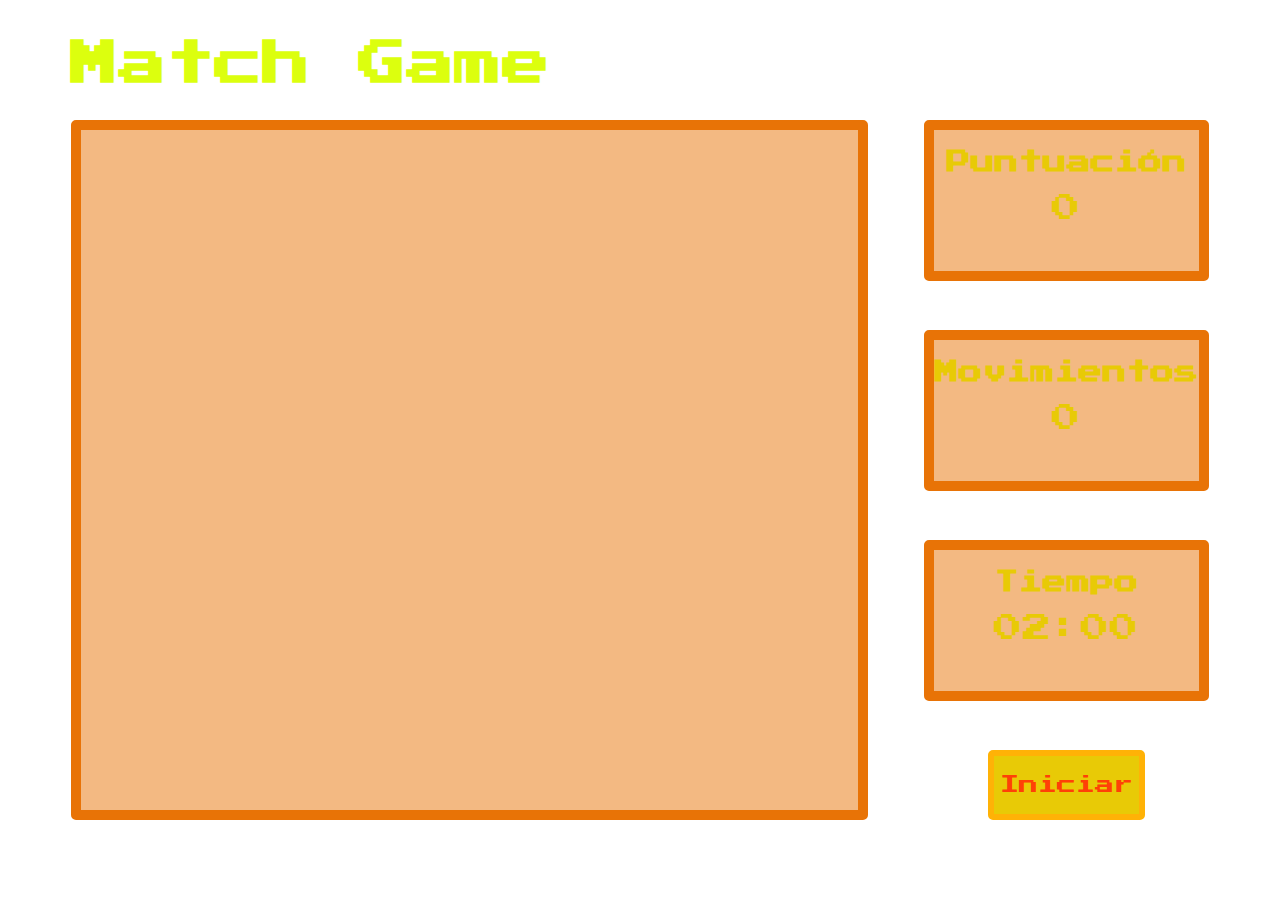
==== index.html @ f941188a "carga de archivos base" ====
<!DOCTYPE html>
<html>
<head>
  <meta charset="utf-8">
  <meta name="viewport" content="width=device-width,user-scalable=no">
  <title>Juego</title>
  <link rel="stylesheet" href="css/jquery-ui.min.css">
  <link rel="stylesheet" href="css/estilos.css">


</head>
<body>
  <div class="main-container">
    <h1 class="main-titulo">Match Game</h1>

    <div class="panel-tablero">
      <div class="col-1">


      </div>
      <div class="col-2">

      </div>
      <div class="col-3">

      </div>
      <div class="col-4">

      </div>
      <div class="col-5">

      </div>
      <div class="col-6">

      </div>
      <div class="col-7">

      </div>
    </div>

    <div class="panel-score">
      <div class="score">
        <h2 class="data-titulo">Puntuación</h2>
        <span class="data-info" id="score-text">0</span>
      </div>
      <div class="moves">
        <h2 class="data-titulo">Movimientos</h2>
        <span class="data-info" id="movimientos-text">0</span>
      </div>
      <div class="time">
        <h2 class="data-titulo">Tiempo</h2>
        <div class="data-info" id="timer">02:00</div>
      </div>
      <div class="buttons">
        <button class="btn-reinicio">Iniciar</button>
      </div>
    </div>

  </div>





  <script src="js/jquery-3.0.0.js" type="text/javascript"></script>
  <script type="text/javascript" src="js/jquery-ui.min.js"></script>
  <script src="js/timer.js" type="text/javascript"></script>
  <script type="text/javascript" src="js/app.js"></script>
</body>
</html>
---- css/estilos.css ----
@font-face {
  font-family: gameFont;
  src: url('../fonts/PressStart2P.ttf');
}
*{
  box-sizing: border-box;
}

body{
  background-image: url('../image/background.jpg');
  background-size: cover;
}

.main-container{
  width: 90%;
  margin: 0 auto;
  display: flex;
  flex-flow: row wrap;
  justify-content: space-between;
}

.main-titulo{
  font-family: gameFont;
  font-size: 3em;
  color: #DCFF0E;
  width: 100%;
}

.panel-tablero{
  width: 70%;
  border: 10px solid #E87306;
  background: rgba(232, 115, 6, 0.5);
  border-radius: 5px;
  height: 700px;
  display: flex;
  flex-flow: row wrap;
}

.panel-score{
  width: 25%;
  height: 700px;
  display: flex;
  flex-flow: column nowrap;
  justify-content: space-between;
}


.score, .moves, .time{
  text-align: center;
  height: 23%;
  width: 100%;
  border: 10px solid #E87306;
  border-radius: 5px;
  background: rgba(232, 115, 6, 0.5);
}


.buttons{
  height: 10%;
  width: 100%;
  display: flex;
  justify-content: center;
}

.data-titulo, .data-info{
  font-family: gameFont;
  color: #E8CA06;
}
.titulo-over{
  font-family: gameFont;
  font-size: 3em;
  text-align: center;
  color: #DCFF0E;
}
.btn-reinicio{
  background: #E8CA06;
  border: 6px solid #FFB206;
  border-radius: 5px;
  font-family: gameFont;
  font-size: 1.2em;
  color: #FF4007;
}
.btn-reinicio:hover{
  color: #fff;
  cursor: pointer;
}
.btn-reinicio:active{
  font-size: 1em;
}
.data-info{
  font-size: 1.8em;
}
div[class^='col']{
  width: 14.28%;
  display: flex;
  flex-flow: column wrap;
  justify-content: flex-end;
  align-items: center;

}

.elemento{
  width: 99.4px;
  height: 96px;

}
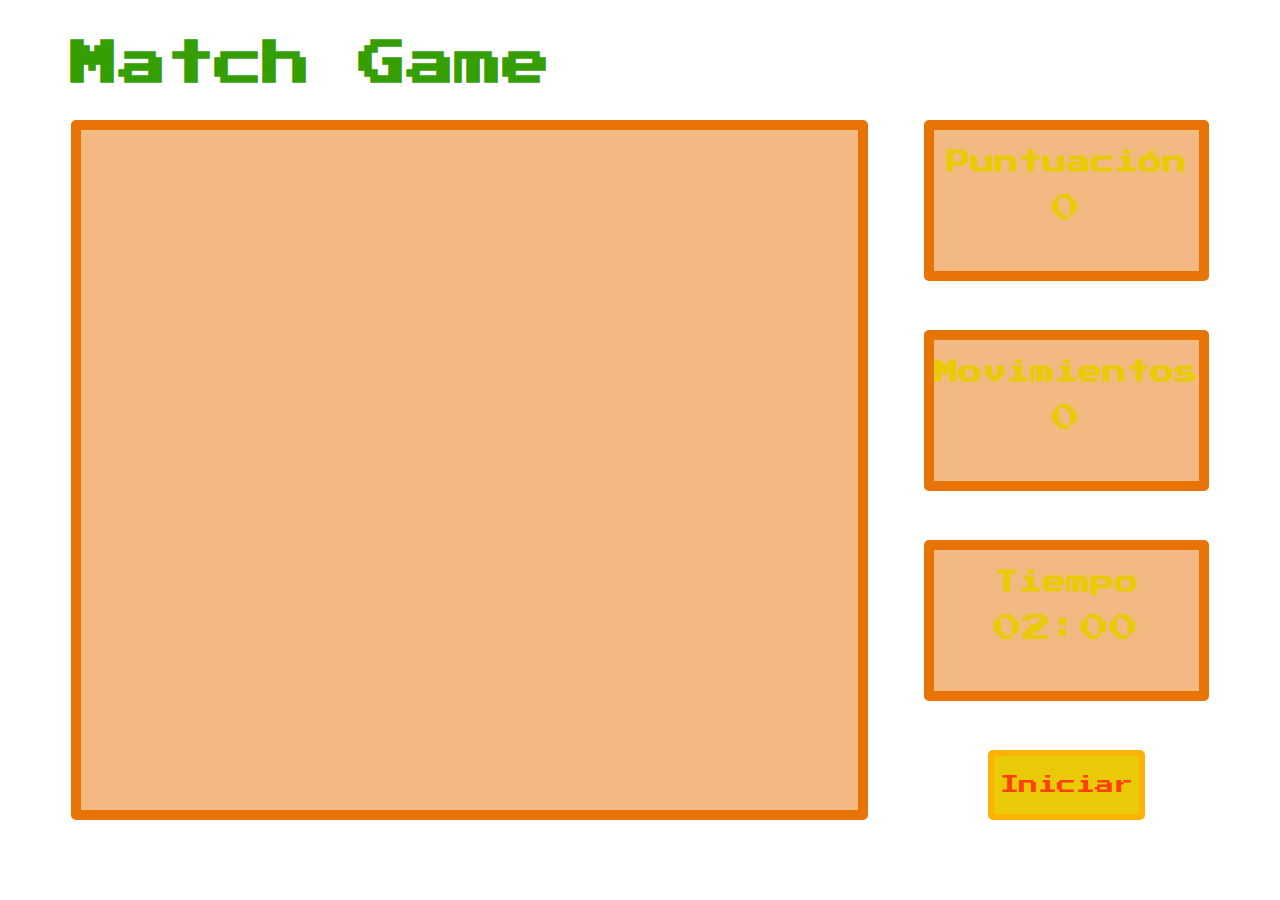
==== commit 0f3e30a8: "cambio de color" ====
--- a/index.html
+++ b/index.html
@@ -64,7 +64,7 @@
 
   <script src="js/jquery-3.0.0.js" type="text/javascript"></script>
   <script type="text/javascript" src="js/jquery-ui.min.js"></script>
-  <script src="js/timer.js" type="text/javascript"></script>
+  <script type="text/javascript" src="js/timer.js"></script>
   <script type="text/javascript" src="js/app.js"></script>
 </body>
 </html>
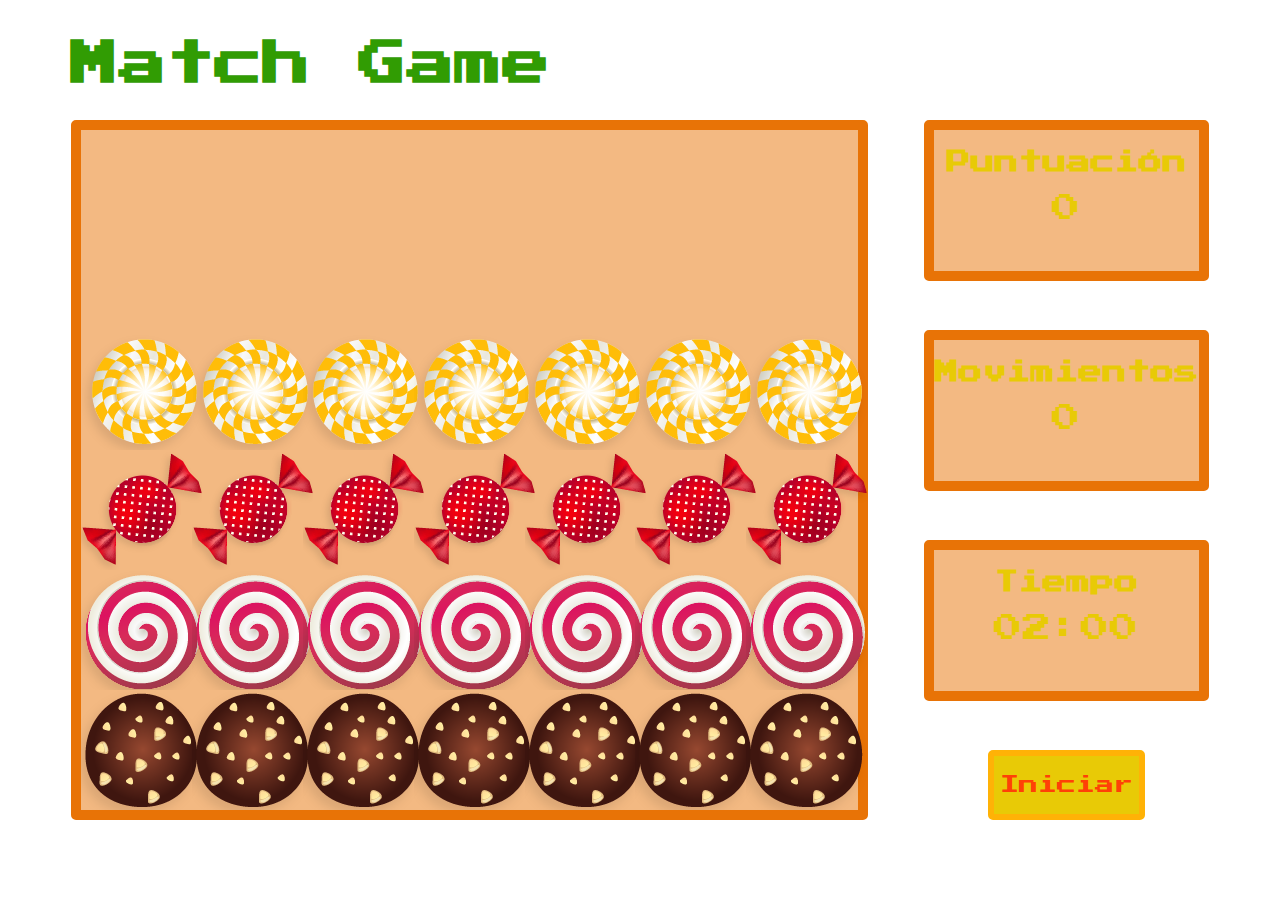
==== commit dd58238c: "entrada de dulces" ====
--- a/index.html
+++ b/index.html
@@ -66,5 +66,6 @@
   <script type="text/javascript" src="js/jquery-ui.min.js"></script>
   <script type="text/javascript" src="js/timer.js"></script>
   <script type="text/javascript" src="js/app.js"></script>
+  <script type="text/javascript" src="js/app1.js"></script>
 </body>
 </html>
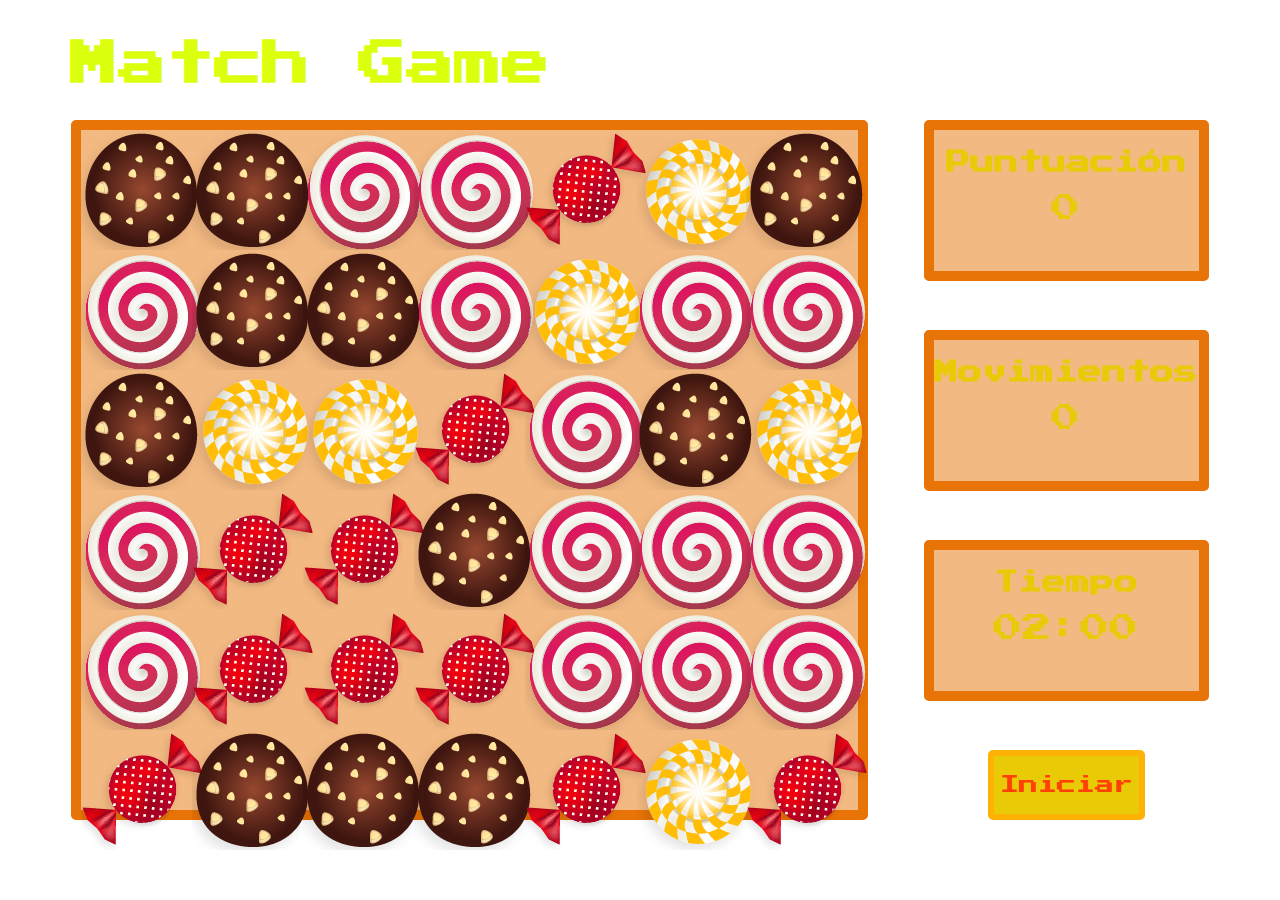
==== commit ac349cdb: "captura_de_dulce" ====
--- a/index.html
+++ b/index.html
@@ -67,5 +67,6 @@
   <script type="text/javascript" src="js/timer.js"></script>
   <script type="text/javascript" src="js/app.js"></script>
   <script type="text/javascript" src="js/app1.js"></script>
+  <script type="text/javascript" src="js/app2.js"></script>
 </body>
 </html>
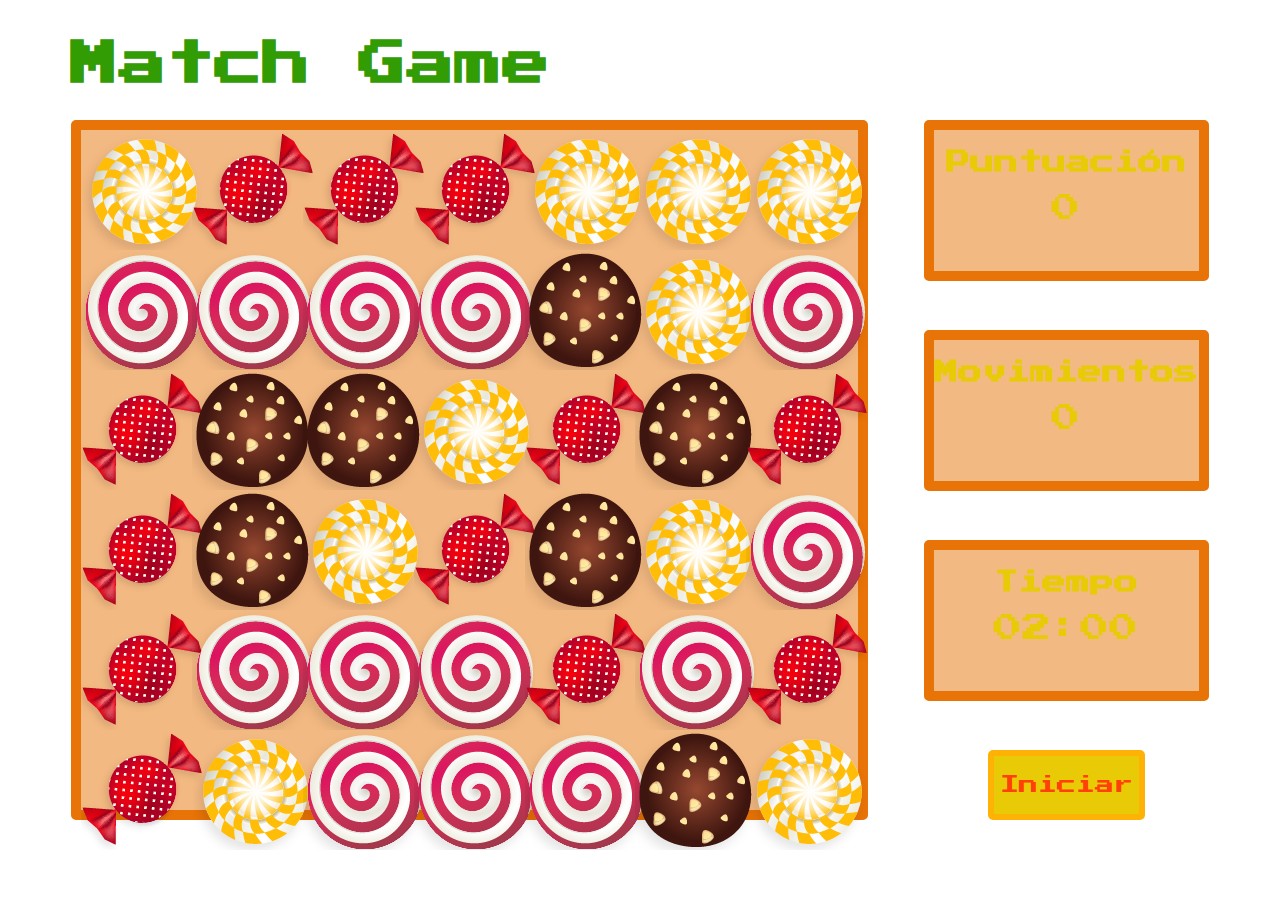
==== commit aff7f625: "segundo almacen variables" ====
--- a/index.html
+++ b/index.html
@@ -57,11 +57,6 @@
     </div>
 
   </div>
-
-
-
-
-
   <script src="js/jquery-3.0.0.js" type="text/javascript"></script>
   <script type="text/javascript" src="js/jquery-ui.min.js"></script>
   <script type="text/javascript" src="js/timer.js"></script>
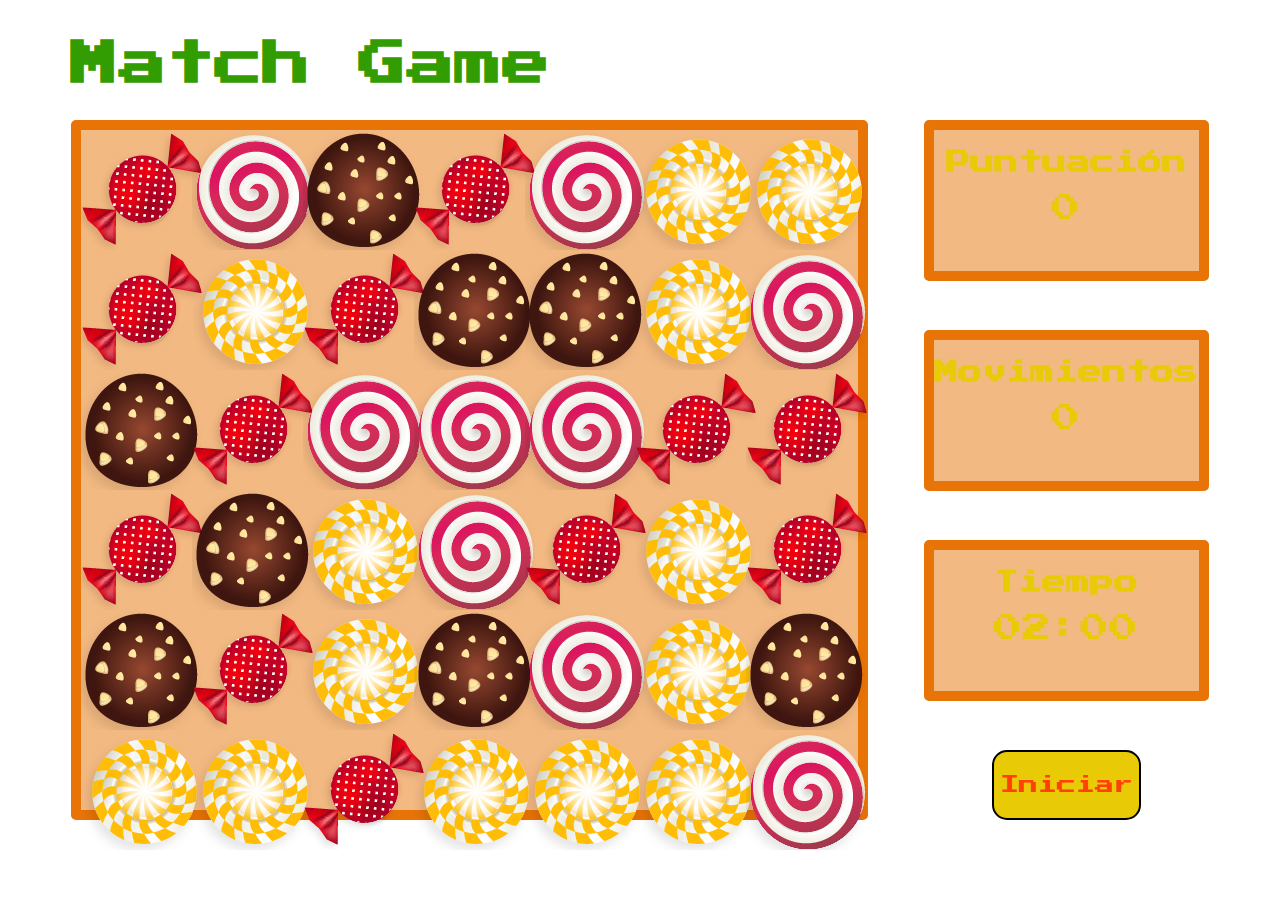
==== commit 4b482c2c: "encontrar dulce 1" ====
--- a/index.html
+++ b/index.html
@@ -52,7 +52,7 @@
         <div class="data-info" id="timer">02:00</div>
       </div>
       <div class="buttons">
-        <button class="btn-reinicio">Iniciar</button>
+        <button class="btn-reinicio" style="border-radius: 15px; border: 2px solid black;">Iniciar</button>
       </div>
     </div>
 
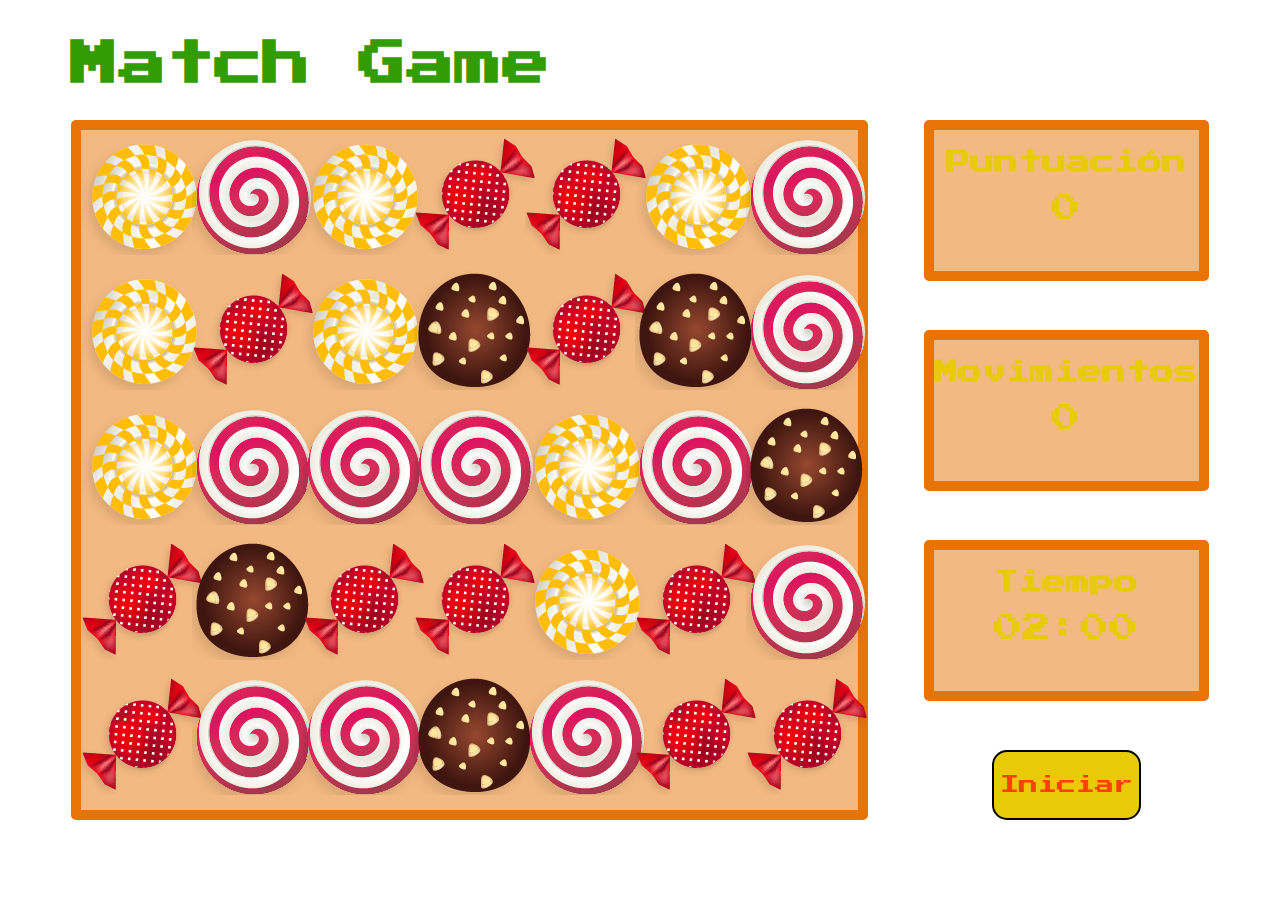
==== commit 3291ed6b: "llenado en arreglo" ====
--- a/index.html
+++ b/index.html
@@ -15,8 +15,7 @@
 
     <div class="panel-tablero">
       <div class="col-1">
-
-
+        
       </div>
       <div class="col-2">
 
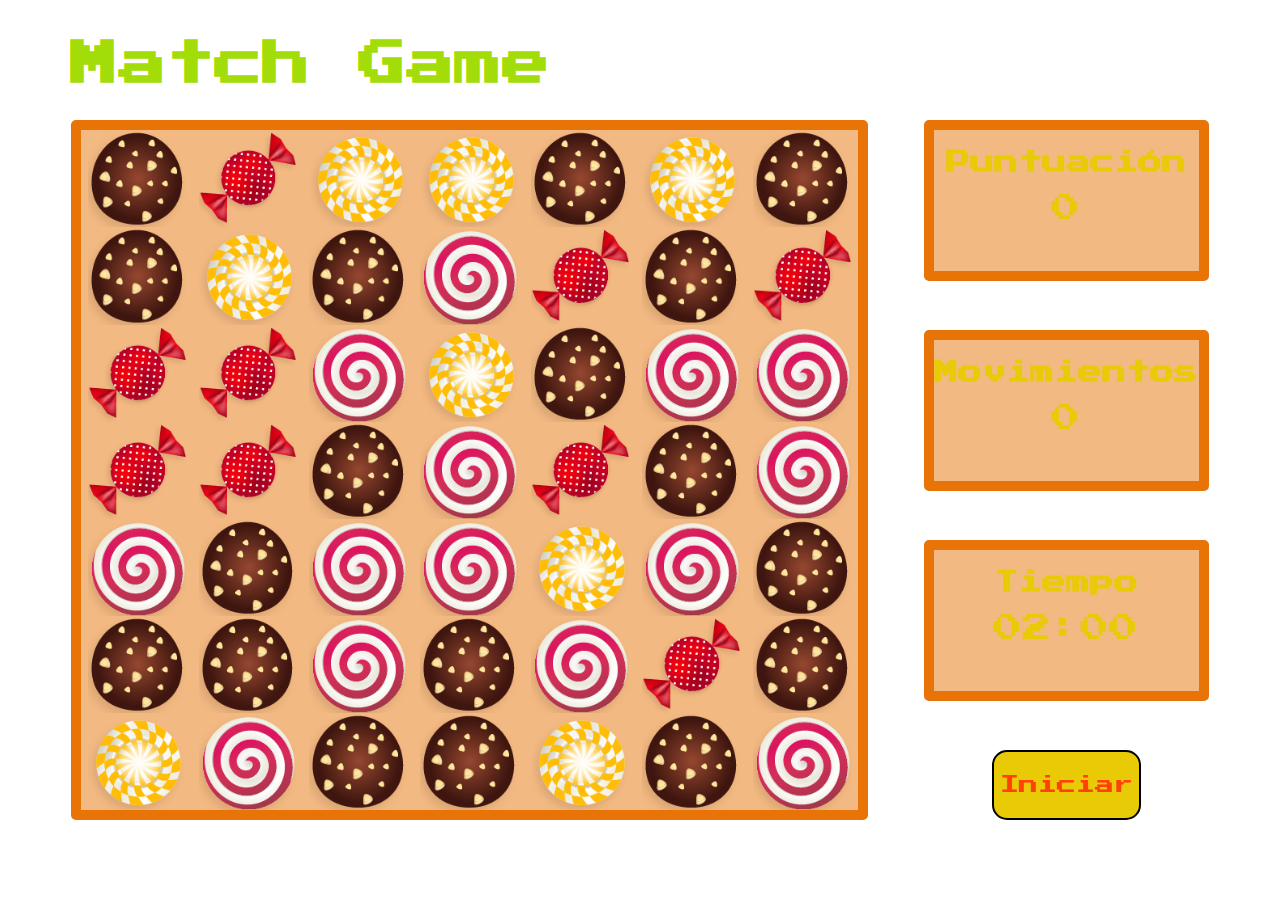
==== commit b594f006: "trabajo del punto 4" ====
--- a/index.html
+++ b/index.html
@@ -1,66 +1,69 @@
 <!DOCTYPE html>
 <html>
+
 <head>
-  <meta charset="utf-8">
-  <meta name="viewport" content="width=device-width,user-scalable=no">
-  <title>Juego</title>
-  <link rel="stylesheet" href="css/jquery-ui.min.css">
-  <link rel="stylesheet" href="css/estilos.css">
+    <meta charset="utf-8">
+    <meta name="viewport" content="width=device-width,user-scalable=no">
+    <title>Juego</title>
+    <link rel="stylesheet" href="css/jquery-ui.min.css">
+    <link rel="stylesheet" href="css/estilos.css">
 
 
 </head>
+
 <body>
-  <div class="main-container">
-    <h1 class="main-titulo">Match Game</h1>
+    <div class="main-container">
+        <h1 class="main-titulo">Match Game</h1>
 
-    <div class="panel-tablero">
-      <div class="col-1">
-        
-      </div>
-      <div class="col-2">
+        <div class="panel-tablero">
+            <div class="col-1">
 
-      </div>
-      <div class="col-3">
+            </div>
+            <div class="col-2">
 
-      </div>
-      <div class="col-4">
+            </div>
+            <div class="col-3">
 
-      </div>
-      <div class="col-5">
+            </div>
+            <div class="col-4">
 
-      </div>
-      <div class="col-6">
+            </div>
+            <div class="col-5">
 
-      </div>
-      <div class="col-7">
+            </div>
+            <div class="col-6">
 
-      </div>
+            </div>
+            <div class="col-7">
+
+            </div>
+        </div>
+
+        <div class="panel-score">
+            <div class="score">
+                <h2 class="data-titulo">Puntuación</h2>
+                <span class="data-info" id="score-text">0</span>
+            </div>
+            <div class="moves">
+                <h2 class="data-titulo">Movimientos</h2>
+                <span class="data-info" id="movimientos-text">0</span>
+            </div>
+            <div class="time">
+                <h2 class="data-titulo">Tiempo</h2>
+                <div class="data-info" id="timer">02:00</div>
+            </div>
+            <div class="buttons">
+                <button class="btn-reinicio" style="border-radius: 15px; border: 2px solid black;">Iniciar</button>
+            </div>
+        </div>
+
     </div>
+    <script src="js/jquery-3.0.0.js" type="text/javascript"></script>
+    <script type="text/javascript" src="js/jquery-ui.min.js"></script>
+    <script type="text/javascript" src="js/timer.jquery.min.js"></script>
+    <script type="text/javascript" src="js/app.js"></script>
+    <script type="text/javascript" src="js/app1.js"></script>
+    <script type="text/javascript" src="js/app2.js"></script>
+</body>
 
-    <div class="panel-score">
-      <div class="score">
-        <h2 class="data-titulo">Puntuación</h2>
-        <span class="data-info" id="score-text">0</span>
-      </div>
-      <div class="moves">
-        <h2 class="data-titulo">Movimientos</h2>
-        <span class="data-info" id="movimientos-text">0</span>
-      </div>
-      <div class="time">
-        <h2 class="data-titulo">Tiempo</h2>
-        <div class="data-info" id="timer">02:00</div>
-      </div>
-      <div class="buttons">
-        <button class="btn-reinicio" style="border-radius: 15px; border: 2px solid black;">Iniciar</button>
-      </div>
-    </div>
-
-  </div>
-  <script src="js/jquery-3.0.0.js" type="text/javascript"></script>
-  <script type="text/javascript" src="js/jquery-ui.min.js"></script>
-  <script type="text/javascript" src="js/timer.js"></script>
-  <script type="text/javascript" src="js/app.js"></script>
-  <script type="text/javascript" src="js/app1.js"></script>
-  <script type="text/javascript" src="js/app2.js"></script>
-</body>
-</html>
+</html>--- a/css/estilos.css
+++ b/css/estilos.css
@@ -1,106 +1,112 @@
 @font-face {
-  font-family: gameFont;
-  src: url('../fonts/PressStart2P.ttf');
-}
-*{
-  box-sizing: border-box;
+    font-family: gameFont;
+    src: url('../fonts/PressStart2P.ttf');
 }
 
-body{
-  background-image: url('../image/background.jpg');
-  background-size: cover;
+* {
+    box-sizing: border-box;
 }
 
-.main-container{
-  width: 90%;
-  margin: 0 auto;
-  display: flex;
-  flex-flow: row wrap;
-  justify-content: space-between;
+body {
+    background-image: url('../image/background.jpg');
+    background-size: cover;
 }
 
-.main-titulo{
-  font-family: gameFont;
-  font-size: 3em;
-  color: #DCFF0E;
-  width: 100%;
+.main-container {
+    width: 90%;
+    margin: 0 auto;
+    display: flex;
+    flex-flow: row wrap;
+    justify-content: space-between;
 }
 
-.panel-tablero{
-  width: 70%;
-  border: 10px solid #E87306;
-  background: rgba(232, 115, 6, 0.5);
-  border-radius: 5px;
-  height: 700px;
-  display: flex;
-  flex-flow: row wrap;
+.main-titulo {
+    font-family: gameFont;
+    font-size: 3em;
+    color: #DCFF0E;
+    width: 100%;
 }
 
-.panel-score{
-  width: 25%;
-  height: 700px;
-  display: flex;
-  flex-flow: column nowrap;
-  justify-content: space-between;
+.panel-tablero {
+    width: 70%;
+    border: 10px solid #E87306;
+    background: rgba(232, 115, 6, 0.5);
+    border-radius: 5px;
+    height: 700px;
+    display: flex;
+    flex-flow: row wrap;
 }
 
-
-.score, .moves, .time{
-  text-align: center;
-  height: 23%;
-  width: 100%;
-  border: 10px solid #E87306;
-  border-radius: 5px;
-  background: rgba(232, 115, 6, 0.5);
+.panel-score {
+    width: 25%;
+    height: 700px;
+    display: flex;
+    flex-flow: column nowrap;
+    justify-content: space-between;
 }
 
-
-.buttons{
-  height: 10%;
-  width: 100%;
-  display: flex;
-  justify-content: center;
+.score,
+.moves,
+.time {
+    text-align: center;
+    height: 23%;
+    width: 100%;
+    border: 10px solid #E87306;
+    border-radius: 5px;
+    background: rgba(232, 115, 6, 0.5);
 }
 
-.data-titulo, .data-info{
-  font-family: gameFont;
-  color: #E8CA06;
-}
-.titulo-over{
-  font-family: gameFont;
-  font-size: 3em;
-  text-align: center;
-  color: #DCFF0E;
-}
-.btn-reinicio{
-  background: #E8CA06;
-  border: 6px solid #FFB206;
-  border-radius: 5px;
-  font-family: gameFont;
-  font-size: 1.2em;
-  color: #FF4007;
-}
-.btn-reinicio:hover{
-  color: #fff;
-  cursor: pointer;
-}
-.btn-reinicio:active{
-  font-size: 1em;
-}
-.data-info{
-  font-size: 1.8em;
-}
-div[class^='col']{
-  width: 14.28%;
-  display: flex;
-  flex-flow: column wrap;
-  justify-content: flex-end;
-  align-items: center;
-
+.buttons {
+    height: 10%;
+    width: 100%;
+    display: flex;
+    justify-content: center;
 }
 
-.elemento{
-  width: 99.4px;
-  height: 96px;
+.data-titulo,
+.data-info {
+    font-family: gameFont;
+    color: #E8CA06;
+}
 
+.titulo-over {
+    font-family: gameFont;
+    font-size: 3em;
+    text-align: center;
+    color: #DCFF0E;
 }
+
+.btn-reinicio {
+    background: #E8CA06;
+    border: 6px solid #FFB206;
+    border-radius: 5px;
+    font-family: gameFont;
+    font-size: 1.2em;
+    color: #FF4007;
+}
+
+.btn-reinicio:hover {
+    color: #fff;
+    cursor: pointer;
+}
+
+.btn-reinicio:active {
+    font-size: 1em;
+}
+
+.data-info {
+    font-size: 1.8em;
+}
+
+div[class^='col'] {
+    width: 14.28%;
+    display: flex;
+    flex-flow: column wrap;
+    justify-content: flex-end;
+    align-items: center;
+}
+
+.elemento {
+    width: 99.4px;
+    height: 96px;
+}